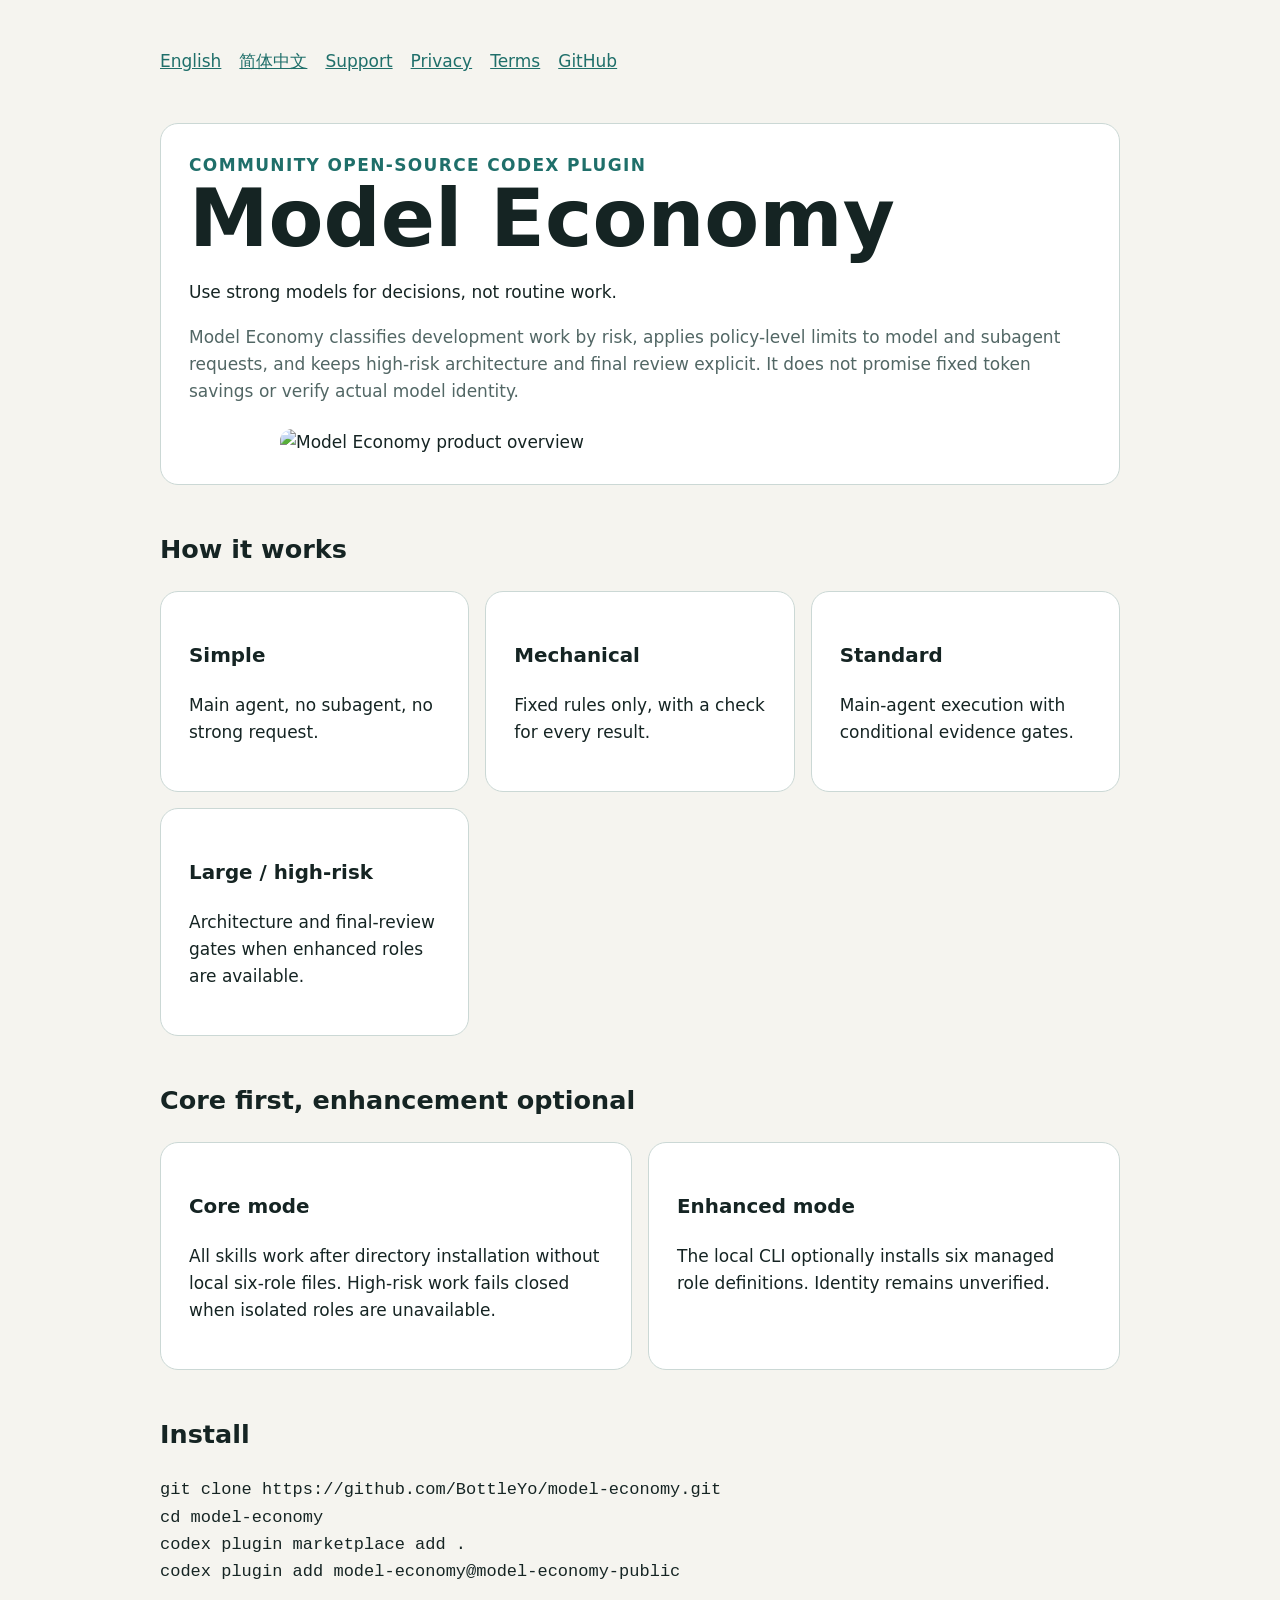
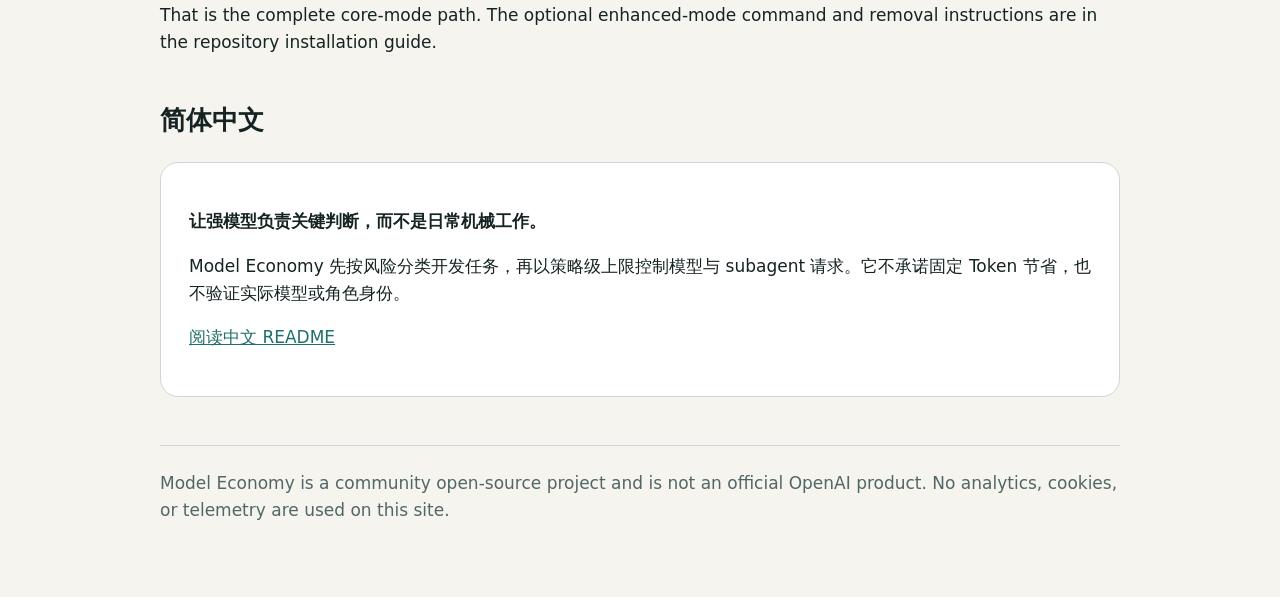
==== site/index.html @ 0b184efa "feat: prepare Model Economy 0.6.0 release candidate" ====
<!doctype html>
<html lang="en">
<head><meta charset="utf-8"><meta name="viewport" content="width=device-width,initial-scale=1"><meta name="description" content="Risk-adaptive Codex workflow with policy-level limits on strong-model and subagent use."><title>Model Economy</title><link rel="stylesheet" href="./styles.css"></head>
<body><main>
<nav><a href="#english">English</a><a href="#zh-cn">简体中文</a><a href="./support/">Support</a><a href="./privacy/">Privacy</a><a href="./terms/">Terms</a><a href="https://github.com/BottleYo/model-economy">GitHub</a></nav>
<section class="hero" id="english"><div class="tag">Community open-source Codex plugin</div><h1>Model Economy</h1><p>Use strong models for decisions, not routine work.</p><p class="muted">Model Economy classifies development work by risk, applies policy-level limits to model and subagent requests, and keeps high-risk architecture and final review explicit. It does not promise fixed token savings or verify actual model identity.</p><img src="./assets/social-preview.png" alt="Model Economy product overview"></section>
<h2>How it works</h2><div class="grid"><article class="card"><h3>Simple</h3><p>Main agent, no subagent, no strong request.</p></article><article class="card"><h3>Mechanical</h3><p>Fixed rules only, with a check for every result.</p></article><article class="card"><h3>Standard</h3><p>Main-agent execution with conditional evidence gates.</p></article><article class="card"><h3>Large / high-risk</h3><p>Architecture and final-review gates when enhanced roles are available.</p></article></div>
<h2>Core first, enhancement optional</h2><div class="grid"><article class="card"><h3>Core mode</h3><p>All skills work after directory installation without local six-role files. High-risk work fails closed when isolated roles are unavailable.</p></article><article class="card"><h3>Enhanced mode</h3><p>The local CLI optionally installs six managed role definitions. Identity remains unverified.</p></article></div>
<h2>Install</h2><pre><code>git clone https://github.com/BottleYo/model-economy.git
cd model-economy
codex plugin marketplace add .
codex plugin add model-economy@model-economy-public</code></pre><p>That is the complete core-mode path. The optional enhanced-mode command and removal instructions are in the repository installation guide.</p>
<section id="zh-cn"><h2>简体中文</h2><div class="card"><p><strong>让强模型负责关键判断，而不是日常机械工作。</strong></p><p>Model Economy 先按风险分类开发任务，再以策略级上限控制模型与 subagent 请求。它不承诺固定 Token 节省，也不验证实际模型或角色身份。</p><p><a href="https://github.com/BottleYo/model-economy/blob/main/README.zh-CN.md">阅读中文 README</a></p></div></section>
<footer>Model Economy is a community open-source project and is not an official OpenAI product. No analytics, cookies, or telemetry are used on this site.</footer>
</main></body></html>
---- site/styles.css ----
:root {
  color-scheme: light dark;
  --bg: #f5f4ef;
  --panel: #ffffff;
  --text: #152423;
  --muted: #526765;
  --brand: #1f6f6a;
  --line: #cbd8d5;
}

@media (prefers-color-scheme: dark) {
  :root { --bg: #0f1716; --panel: #172220; --text: #edf6f4; --muted: #abc0bc; --line: #34514c; }
}

* { box-sizing: border-box; }
body { margin: 0; background: var(--bg); color: var(--text); font: 17px/1.6 system-ui, -apple-system, BlinkMacSystemFont, "Segoe UI", sans-serif; }
main { width: min(960px, calc(100% - 32px)); margin: 0 auto; padding: 48px 0 72px; }
nav { display: flex; gap: 18px; flex-wrap: wrap; margin-bottom: 48px; }
a { color: var(--brand); }
.hero, .card { background: var(--panel); border: 1px solid var(--line); border-radius: 18px; padding: 28px; }
.hero img { width: min(100%, 720px); display: block; margin: 24px auto 0; border-radius: 12px; }
h1 { font-size: clamp(2.4rem, 8vw, 5rem); line-height: 1; margin: 0 0 20px; }
h2 { margin-top: 44px; }
.tag { color: var(--brand); font-weight: 700; letter-spacing: .08em; text-transform: uppercase; }
.muted { color: var(--muted); }
.grid { display: grid; grid-template-columns: repeat(auto-fit, minmax(240px, 1fr)); gap: 16px; }
code { overflow-wrap: anywhere; }
footer { color: var(--muted); margin-top: 48px; border-top: 1px solid var(--line); padding-top: 24px; }
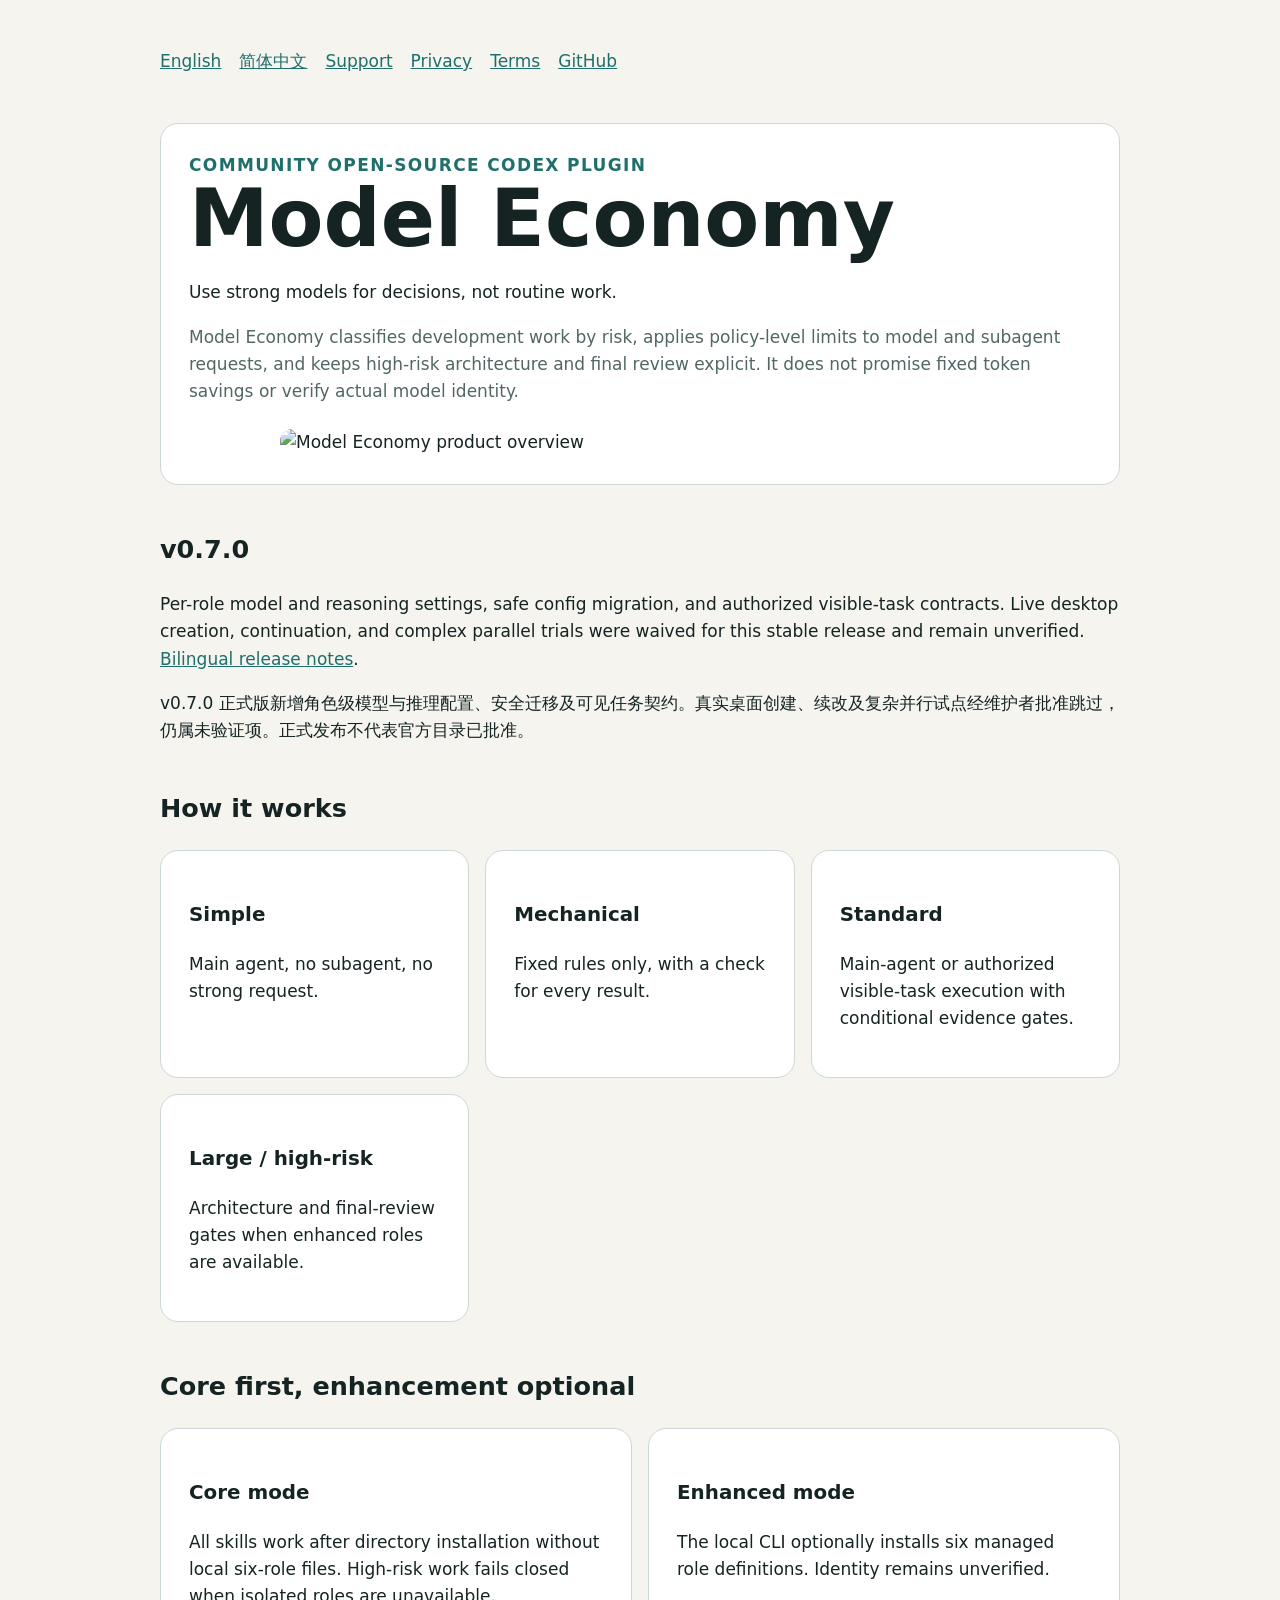
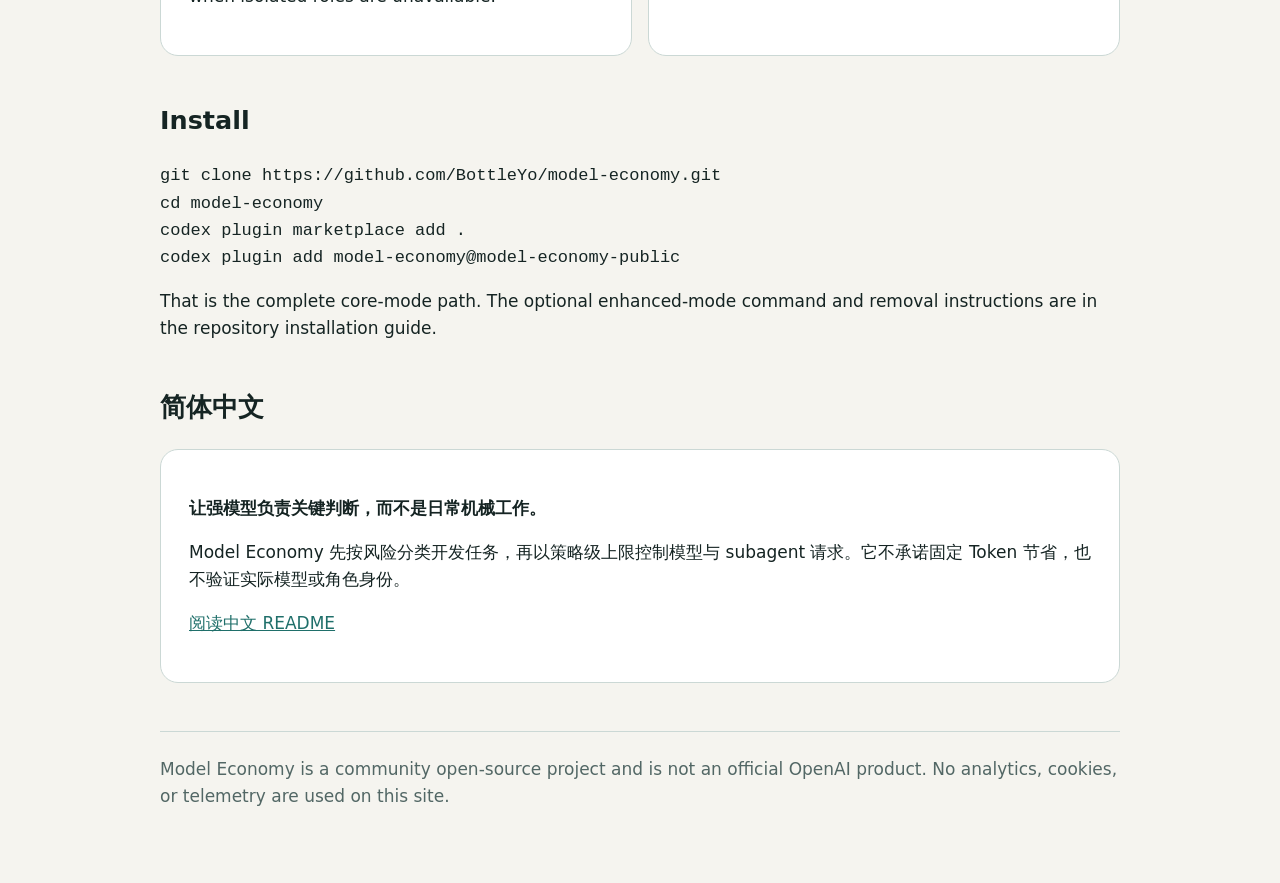
==== commit a75818ad: "release: 准备 Model Economy v0.7.0 正式版" ====
--- a/site/index.html
+++ b/site/index.html
@@ -4,7 +4,8 @@
 <body><main>
 <nav><a href="#english">English</a><a href="#zh-cn">简体中文</a><a href="./support/">Support</a><a href="./privacy/">Privacy</a><a href="./terms/">Terms</a><a href="https://github.com/BottleYo/model-economy">GitHub</a></nav>
 <section class="hero" id="english"><div class="tag">Community open-source Codex plugin</div><h1>Model Economy</h1><p>Use strong models for decisions, not routine work.</p><p class="muted">Model Economy classifies development work by risk, applies policy-level limits to model and subagent requests, and keeps high-risk architecture and final review explicit. It does not promise fixed token savings or verify actual model identity.</p><img src="./assets/social-preview.png" alt="Model Economy product overview"></section>
-<h2>How it works</h2><div class="grid"><article class="card"><h3>Simple</h3><p>Main agent, no subagent, no strong request.</p></article><article class="card"><h3>Mechanical</h3><p>Fixed rules only, with a check for every result.</p></article><article class="card"><h3>Standard</h3><p>Main-agent execution with conditional evidence gates.</p></article><article class="card"><h3>Large / high-risk</h3><p>Architecture and final-review gates when enhanced roles are available.</p></article></div>
+<h2>v0.7.0</h2><p>Per-role model and reasoning settings, safe config migration, and authorized visible-task contracts. Live desktop creation, continuation, and complex parallel trials were waived for this stable release and remain unverified. <a href="https://github.com/BottleYo/model-economy/releases/tag/v0.7.0">Bilingual release notes</a>.</p><p lang="zh-CN">v0.7.0 正式版新增角色级模型与推理配置、安全迁移及可见任务契约。真实桌面创建、续改及复杂并行试点经维护者批准跳过，仍属未验证项。正式发布不代表官方目录已批准。</p>
+<h2>How it works</h2><div class="grid"><article class="card"><h3>Simple</h3><p>Main agent, no subagent, no strong request.</p></article><article class="card"><h3>Mechanical</h3><p>Fixed rules only, with a check for every result.</p></article><article class="card"><h3>Standard</h3><p>Main-agent or authorized visible-task execution with conditional evidence gates.</p></article><article class="card"><h3>Large / high-risk</h3><p>Architecture and final-review gates when enhanced roles are available.</p></article></div>
 <h2>Core first, enhancement optional</h2><div class="grid"><article class="card"><h3>Core mode</h3><p>All skills work after directory installation without local six-role files. High-risk work fails closed when isolated roles are unavailable.</p></article><article class="card"><h3>Enhanced mode</h3><p>The local CLI optionally installs six managed role definitions. Identity remains unverified.</p></article></div>
 <h2>Install</h2><pre><code>git clone https://github.com/BottleYo/model-economy.git
 cd model-economy
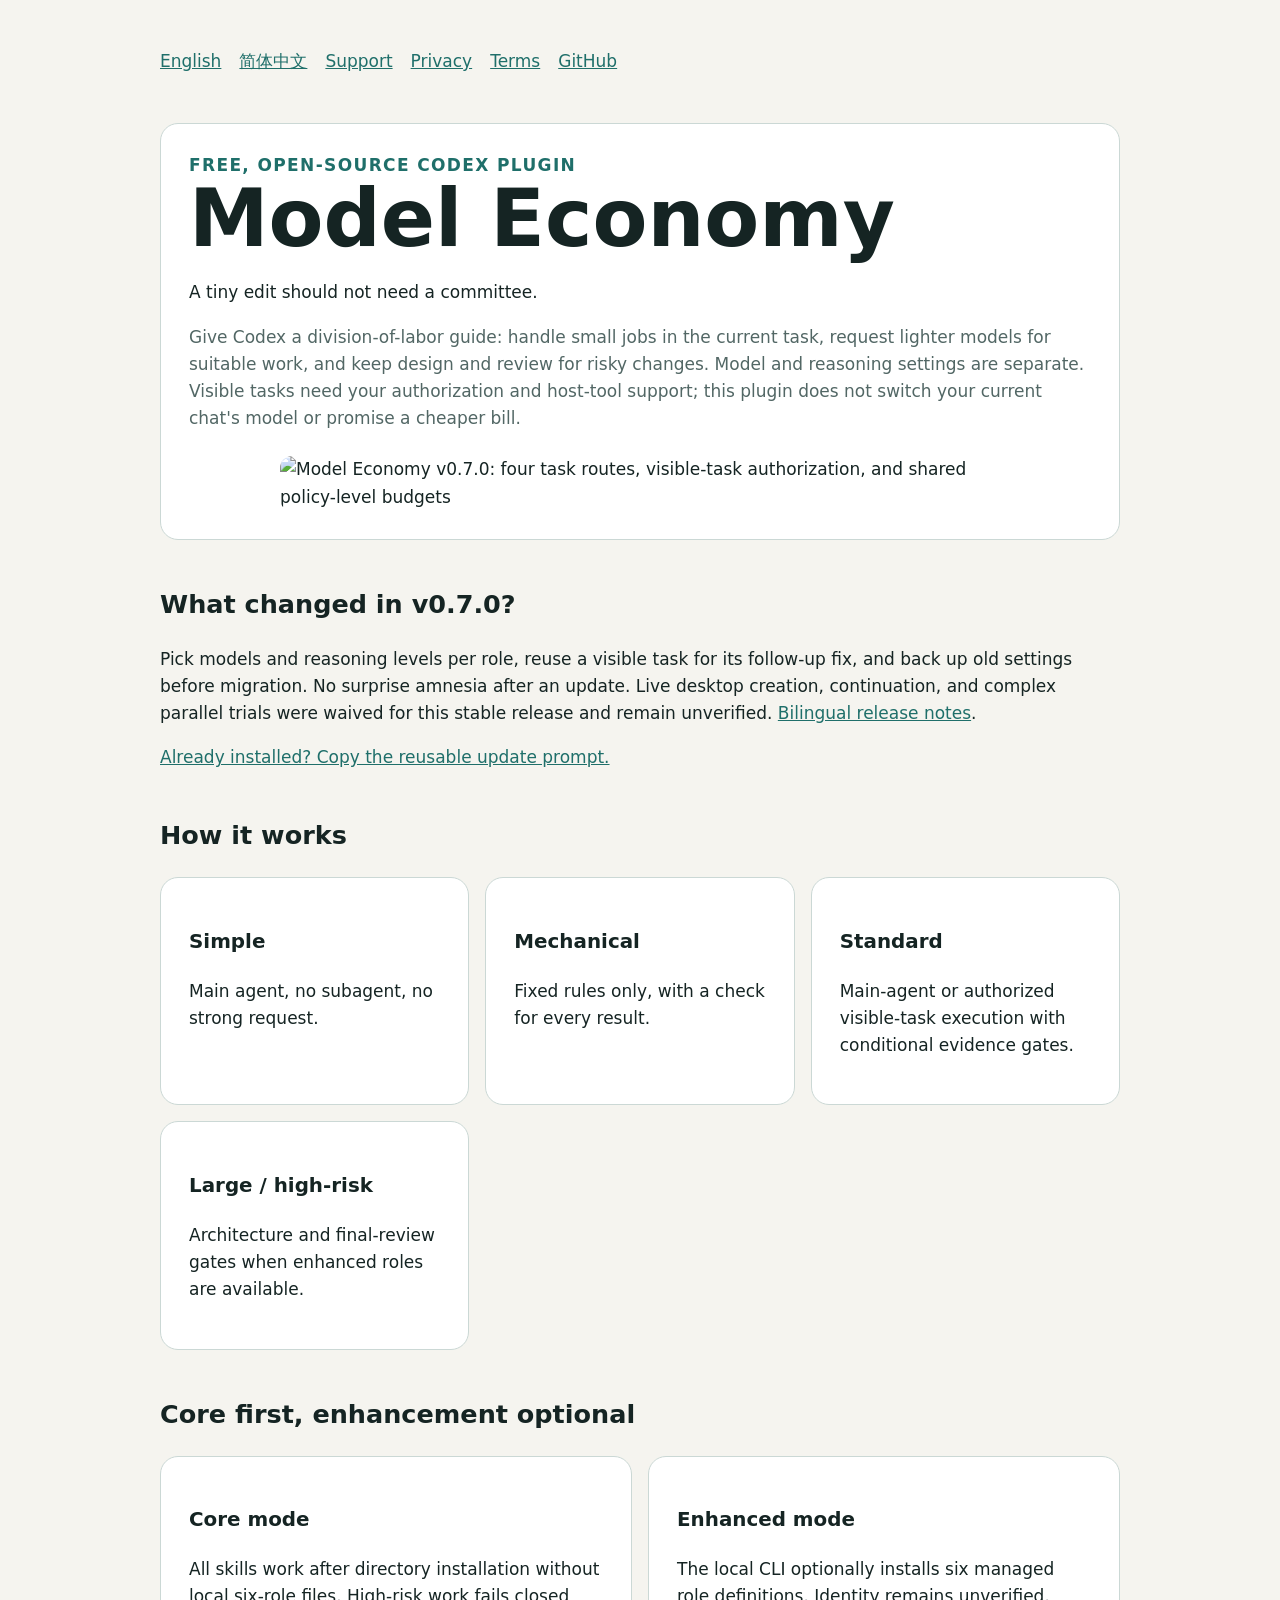
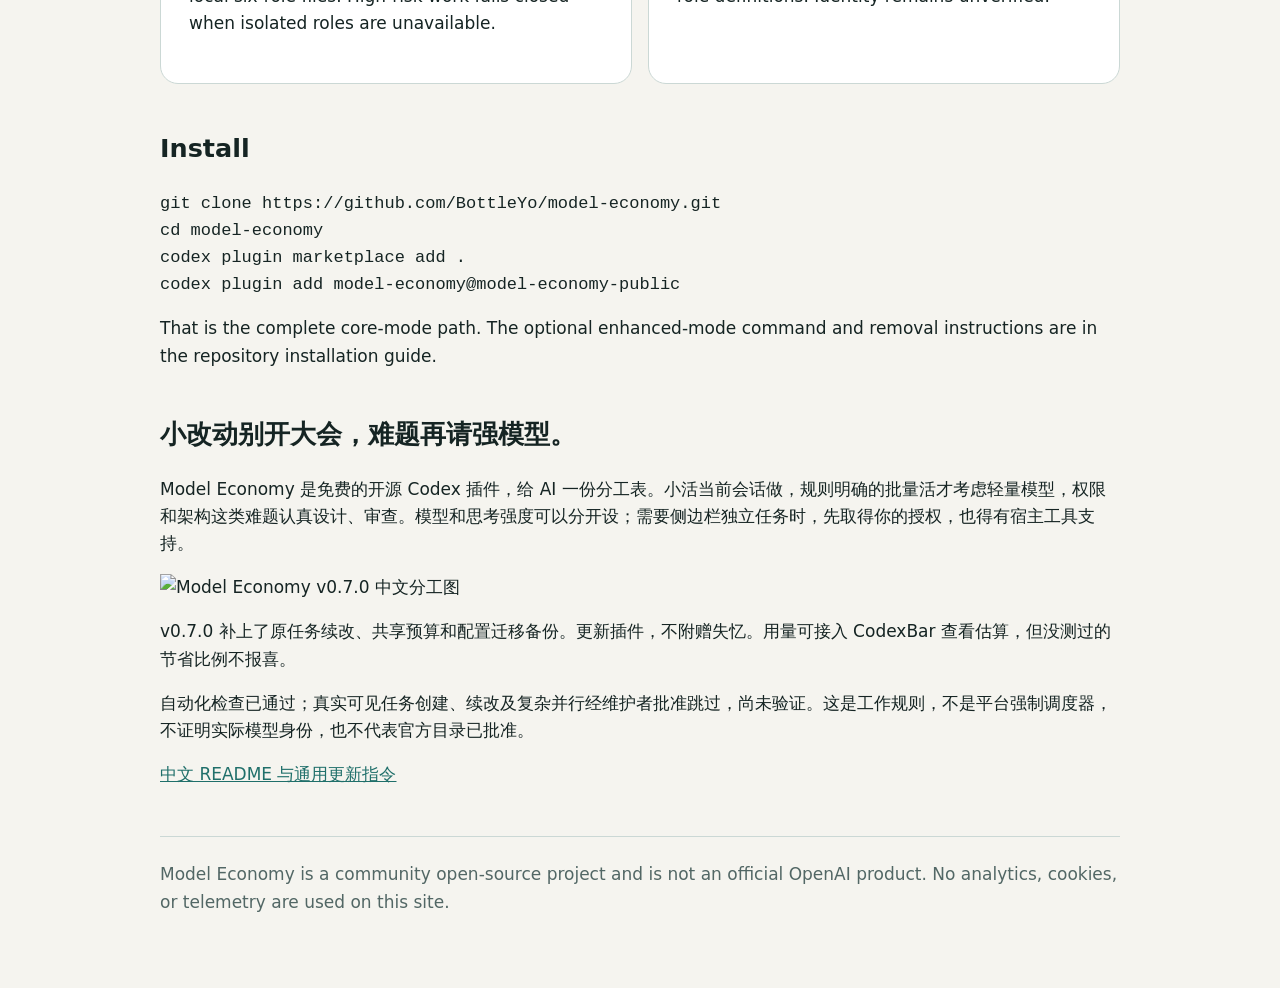
==== commit 32dee901: "docs: 用易读文案和新版分工图更新项目首页" ====
--- a/site/index.html
+++ b/site/index.html
@@ -1,16 +1,16 @@
 <!doctype html>
 <html lang="en">
-<head><meta charset="utf-8"><meta name="viewport" content="width=device-width,initial-scale=1"><meta name="description" content="Risk-adaptive Codex workflow with policy-level limits on strong-model and subagent use."><title>Model Economy</title><link rel="stylesheet" href="./styles.css"></head>
+<head><meta charset="utf-8"><meta name="viewport" content="width=device-width,initial-scale=1"><meta name="description" content="A free Codex plugin for task-based model choices, authorized visible tasks, and checks that fit the risk."><title>Model Economy</title><link rel="stylesheet" href="./styles.css"></head>
 <body><main>
 <nav><a href="#english">English</a><a href="#zh-cn">简体中文</a><a href="./support/">Support</a><a href="./privacy/">Privacy</a><a href="./terms/">Terms</a><a href="https://github.com/BottleYo/model-economy">GitHub</a></nav>
-<section class="hero" id="english"><div class="tag">Community open-source Codex plugin</div><h1>Model Economy</h1><p>Use strong models for decisions, not routine work.</p><p class="muted">Model Economy classifies development work by risk, applies policy-level limits to model and subagent requests, and keeps high-risk architecture and final review explicit. It does not promise fixed token savings or verify actual model identity.</p><img src="./assets/social-preview.png" alt="Model Economy product overview"></section>
-<h2>v0.7.0</h2><p>Per-role model and reasoning settings, safe config migration, and authorized visible-task contracts. Live desktop creation, continuation, and complex parallel trials were waived for this stable release and remain unverified. <a href="https://github.com/BottleYo/model-economy/releases/tag/v0.7.0">Bilingual release notes</a>.</p><p lang="zh-CN">v0.7.0 正式版新增角色级模型与推理配置、安全迁移及可见任务契约。真实桌面创建、续改及复杂并行试点经维护者批准跳过，仍属未验证项。正式发布不代表官方目录已批准。</p>
+<section class="hero" id="english"><div class="tag">Free, open-source Codex plugin</div><h1>Model Economy</h1><p>A tiny edit should not need a committee.</p><p class="muted">Give Codex a division-of-labor guide: handle small jobs in the current task, request lighter models for suitable work, and keep design and review for risky changes. Model and reasoning settings are separate. Visible tasks need your authorization and host-tool support; this plugin does not switch your current chat's model or promise a cheaper bill.</p><img src="./assets/model-economy-flow-en.svg" alt="Model Economy v0.7.0: four task routes, visible-task authorization, and shared policy-level budgets"></section>
+<h2>What changed in v0.7.0?</h2><p>Pick models and reasoning levels per role, reuse a visible task for its follow-up fix, and back up old settings before migration. No surprise amnesia after an update. Live desktop creation, continuation, and complex parallel trials were waived for this stable release and remain unverified. <a href="https://github.com/BottleYo/model-economy/releases/tag/v0.7.0">Bilingual release notes</a>.</p><p><a href="https://github.com/BottleYo/model-economy#already-installed-ask-codex-to-update-it">Already installed? Copy the reusable update prompt.</a></p>
 <h2>How it works</h2><div class="grid"><article class="card"><h3>Simple</h3><p>Main agent, no subagent, no strong request.</p></article><article class="card"><h3>Mechanical</h3><p>Fixed rules only, with a check for every result.</p></article><article class="card"><h3>Standard</h3><p>Main-agent or authorized visible-task execution with conditional evidence gates.</p></article><article class="card"><h3>Large / high-risk</h3><p>Architecture and final-review gates when enhanced roles are available.</p></article></div>
 <h2>Core first, enhancement optional</h2><div class="grid"><article class="card"><h3>Core mode</h3><p>All skills work after directory installation without local six-role files. High-risk work fails closed when isolated roles are unavailable.</p></article><article class="card"><h3>Enhanced mode</h3><p>The local CLI optionally installs six managed role definitions. Identity remains unverified.</p></article></div>
 <h2>Install</h2><pre><code>git clone https://github.com/BottleYo/model-economy.git
 cd model-economy
 codex plugin marketplace add .
 codex plugin add model-economy@model-economy-public</code></pre><p>That is the complete core-mode path. The optional enhanced-mode command and removal instructions are in the repository installation guide.</p>
-<section id="zh-cn"><h2>简体中文</h2><div class="card"><p><strong>让强模型负责关键判断，而不是日常机械工作。</strong></p><p>Model Economy 先按风险分类开发任务，再以策略级上限控制模型与 subagent 请求。它不承诺固定 Token 节省，也不验证实际模型或角色身份。</p><p><a href="https://github.com/BottleYo/model-economy/blob/main/README.zh-CN.md">阅读中文 README</a></p></div></section>
+<section id="zh-cn" lang="zh-CN"><h2>小改动别开大会，难题再请强模型。</h2><p>Model Economy 是免费的开源 Codex 插件，给 AI 一份分工表。小活当前会话做，规则明确的批量活才考虑轻量模型，权限和架构这类难题认真设计、审查。模型和思考强度可以分开设；需要侧边栏独立任务时，先取得你的授权，也得有宿主工具支持。</p><img src="./assets/model-economy-flow-zh-CN.svg" alt="Model Economy v0.7.0 中文分工图"><p>v0.7.0 补上了原任务续改、共享预算和配置迁移备份。更新插件，不附赠失忆。用量可接入 CodexBar 查看估算，但没测过的节省比例不报喜。</p><p>自动化检查已通过；真实可见任务创建、续改及复杂并行经维护者批准跳过，尚未验证。这是工作规则，不是平台强制调度器，不证明实际模型身份，也不代表官方目录已批准。</p><p><a href="https://github.com/BottleYo/model-economy/blob/main/README.zh-CN.md">中文 README 与通用更新指令</a></p></section>
 <footer>Model Economy is a community open-source project and is not an official OpenAI product. No analytics, cookies, or telemetry are used on this site.</footer>
 </main></body></html>
--- a/site/styles.css
+++ b/site/styles.css
@@ -19,6 +19,7 @@
 a { color: var(--brand); }
 .hero, .card { background: var(--panel); border: 1px solid var(--line); border-radius: 18px; padding: 28px; }
 .hero img { width: min(100%, 720px); display: block; margin: 24px auto 0; border-radius: 12px; }
+img { max-width: 100%; height: auto; }
 h1 { font-size: clamp(2.4rem, 8vw, 5rem); line-height: 1; margin: 0 0 20px; }
 h2 { margin-top: 44px; }
 .tag { color: var(--brand); font-weight: 700; letter-spacing: .08em; text-transform: uppercase; }
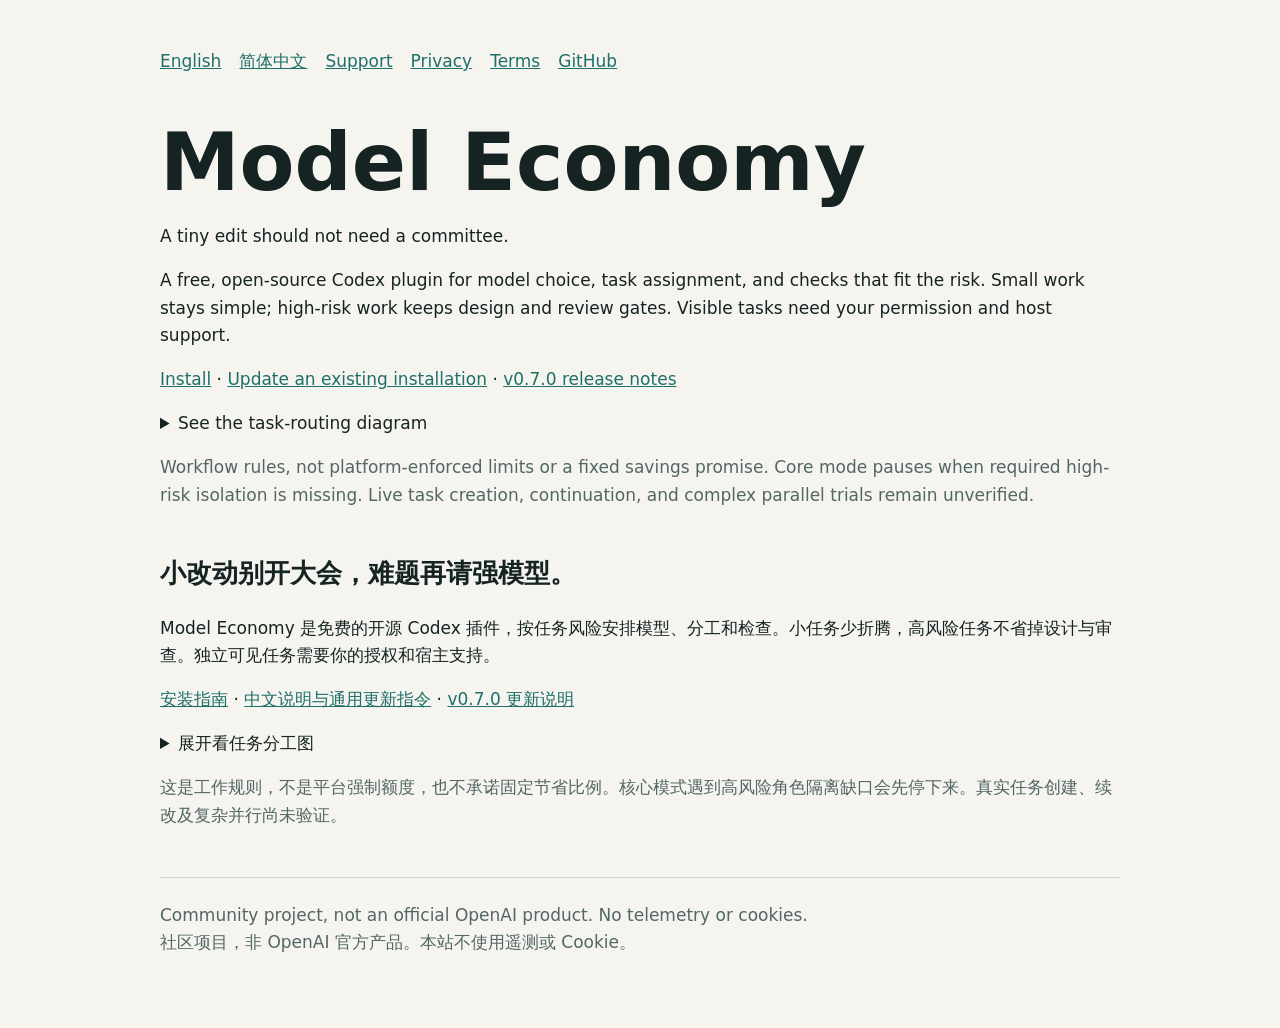
==== commit 7b2abc8b: "docs: 精简中英文首页并删除冗长对比" ====
--- a/site/index.html
+++ b/site/index.html
@@ -1,16 +1,22 @@
 <!doctype html>
 <html lang="en">
-<head><meta charset="utf-8"><meta name="viewport" content="width=device-width,initial-scale=1"><meta name="description" content="A free Codex plugin for task-based model choices, authorized visible tasks, and checks that fit the risk."><title>Model Economy</title><link rel="stylesheet" href="./styles.css"></head>
+<head><meta charset="utf-8"><meta name="viewport" content="width=device-width,initial-scale=1"><meta name="description" content="A free Codex plugin for task-based model choices and checks that fit the risk."><title>Model Economy</title><link rel="stylesheet" href="./styles.css"></head>
 <body><main>
 <nav><a href="#english">English</a><a href="#zh-cn">简体中文</a><a href="./support/">Support</a><a href="./privacy/">Privacy</a><a href="./terms/">Terms</a><a href="https://github.com/BottleYo/model-economy">GitHub</a></nav>
-<section class="hero" id="english"><div class="tag">Free, open-source Codex plugin</div><h1>Model Economy</h1><p>A tiny edit should not need a committee.</p><p class="muted">Give Codex a division-of-labor guide: handle small jobs in the current task, request lighter models for suitable work, and keep design and review for risky changes. Model and reasoning settings are separate. Visible tasks need your authorization and host-tool support; this plugin does not switch your current chat's model or promise a cheaper bill.</p><img src="./assets/model-economy-flow-en.svg" alt="Model Economy v0.7.0: four task routes, visible-task authorization, and shared policy-level budgets"></section>
-<h2>What changed in v0.7.0?</h2><p>Pick models and reasoning levels per role, reuse a visible task for its follow-up fix, and back up old settings before migration. No surprise amnesia after an update. Live desktop creation, continuation, and complex parallel trials were waived for this stable release and remain unverified. <a href="https://github.com/BottleYo/model-economy/releases/tag/v0.7.0">Bilingual release notes</a>.</p><p><a href="https://github.com/BottleYo/model-economy#already-installed-ask-codex-to-update-it">Already installed? Copy the reusable update prompt.</a></p>
-<h2>How it works</h2><div class="grid"><article class="card"><h3>Simple</h3><p>Main agent, no subagent, no strong request.</p></article><article class="card"><h3>Mechanical</h3><p>Fixed rules only, with a check for every result.</p></article><article class="card"><h3>Standard</h3><p>Main-agent or authorized visible-task execution with conditional evidence gates.</p></article><article class="card"><h3>Large / high-risk</h3><p>Architecture and final-review gates when enhanced roles are available.</p></article></div>
-<h2>Core first, enhancement optional</h2><div class="grid"><article class="card"><h3>Core mode</h3><p>All skills work after directory installation without local six-role files. High-risk work fails closed when isolated roles are unavailable.</p></article><article class="card"><h3>Enhanced mode</h3><p>The local CLI optionally installs six managed role definitions. Identity remains unverified.</p></article></div>
-<h2>Install</h2><pre><code>git clone https://github.com/BottleYo/model-economy.git
-cd model-economy
-codex plugin marketplace add .
-codex plugin add model-economy@model-economy-public</code></pre><p>That is the complete core-mode path. The optional enhanced-mode command and removal instructions are in the repository installation guide.</p>
-<section id="zh-cn" lang="zh-CN"><h2>小改动别开大会，难题再请强模型。</h2><p>Model Economy 是免费的开源 Codex 插件，给 AI 一份分工表。小活当前会话做，规则明确的批量活才考虑轻量模型，权限和架构这类难题认真设计、审查。模型和思考强度可以分开设；需要侧边栏独立任务时，先取得你的授权，也得有宿主工具支持。</p><img src="./assets/model-economy-flow-zh-CN.svg" alt="Model Economy v0.7.0 中文分工图"><p>v0.7.0 补上了原任务续改、共享预算和配置迁移备份。更新插件，不附赠失忆。用量可接入 CodexBar 查看估算，但没测过的节省比例不报喜。</p><p>自动化检查已通过；真实可见任务创建、续改及复杂并行经维护者批准跳过，尚未验证。这是工作规则，不是平台强制调度器，不证明实际模型身份，也不代表官方目录已批准。</p><p><a href="https://github.com/BottleYo/model-economy/blob/main/README.zh-CN.md">中文 README 与通用更新指令</a></p></section>
-<footer>Model Economy is a community open-source project and is not an official OpenAI product. No analytics, cookies, or telemetry are used on this site.</footer>
+<section id="english">
+<h1>Model Economy</h1>
+<p>A tiny edit should not need a committee.</p>
+<p>A free, open-source Codex plugin for model choice, task assignment, and checks that fit the risk. Small work stays simple; high-risk work keeps design and review gates. Visible tasks need your permission and host support.</p>
+<p><a href="https://github.com/BottleYo/model-economy/blob/main/docs/en/installation.md">Install</a> · <a href="https://github.com/BottleYo/model-economy#already-installed-ask-codex-to-update-it">Update an existing installation</a> · <a href="https://github.com/BottleYo/model-economy/releases/tag/v0.7.0">v0.7.0 release notes</a></p>
+<details><summary>See the task-routing diagram</summary><img src="./assets/model-economy-flow-en.svg" alt="Model Economy v0.7.0 task routing"></details>
+<p class="muted">Workflow rules, not platform-enforced limits or a fixed savings promise. Core mode pauses when required high-risk isolation is missing. Live task creation, continuation, and complex parallel trials remain unverified.</p>
+</section>
+<section id="zh-cn" lang="zh-CN">
+<h2>小改动别开大会，难题再请强模型。</h2>
+<p>Model Economy 是免费的开源 Codex 插件，按任务风险安排模型、分工和检查。小任务少折腾，高风险任务不省掉设计与审查。独立可见任务需要你的授权和宿主支持。</p>
+<p><a href="https://github.com/BottleYo/model-economy/blob/main/docs/zh-CN/installation.md">安装指南</a> · <a href="https://github.com/BottleYo/model-economy/blob/main/README.zh-CN.md">中文说明与通用更新指令</a> · <a href="https://github.com/BottleYo/model-economy/releases/tag/v0.7.0">v0.7.0 更新说明</a></p>
+<details><summary>展开看任务分工图</summary><img src="./assets/model-economy-flow-zh-CN.svg" alt="Model Economy v0.7.0 中文分工图"></details>
+<p class="muted">这是工作规则，不是平台强制额度，也不承诺固定节省比例。核心模式遇到高风险角色隔离缺口会先停下来。真实任务创建、续改及复杂并行尚未验证。</p>
+</section>
+<footer>Community project, not an official OpenAI product. No telemetry or cookies.<br>社区项目，非 OpenAI 官方产品。本站不使用遥测或 Cookie。</footer>
 </main></body></html>
